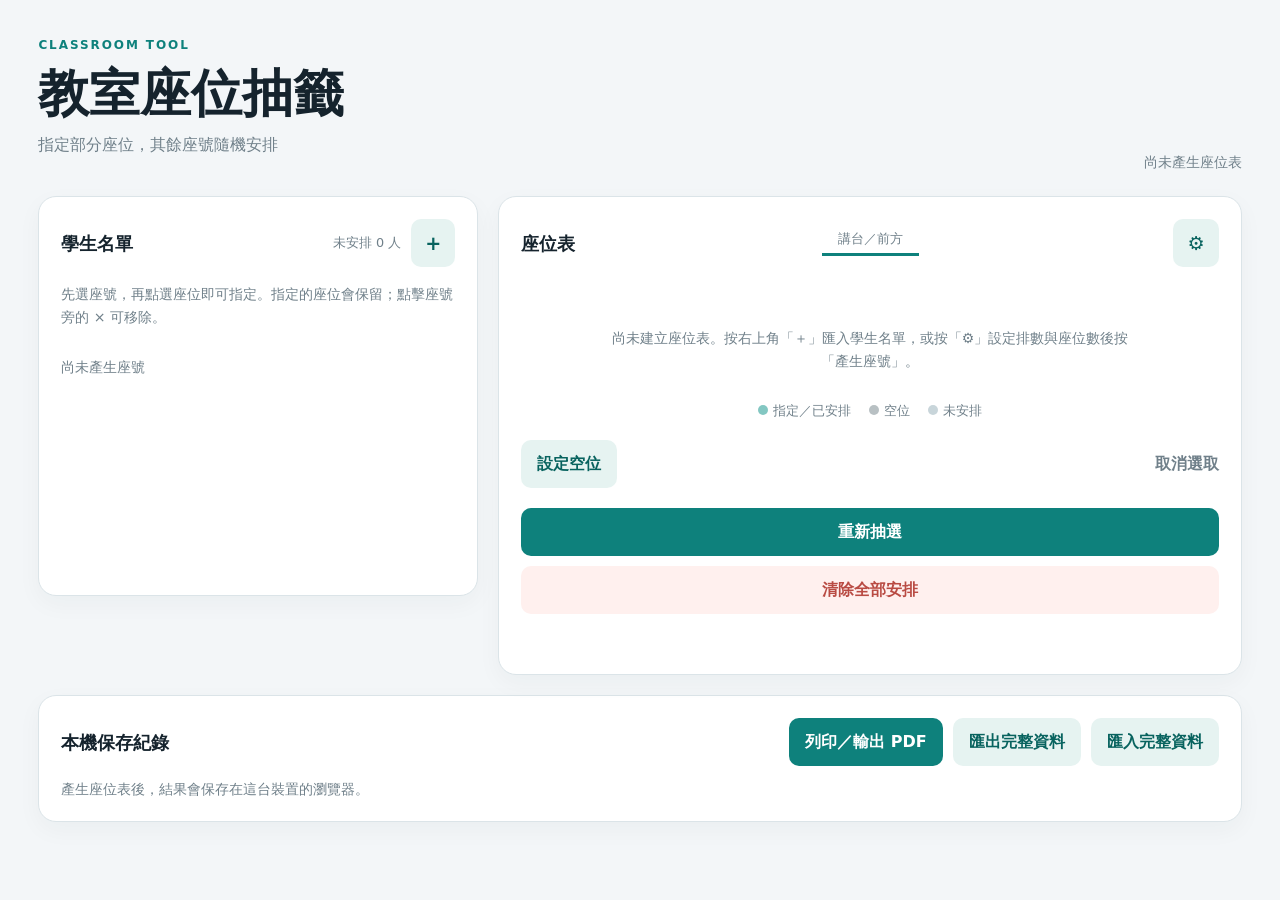
==== classroom-seat/index.html @ e547bda1 "feat: 新增 classroom-seat 教室座位抽籤（自 sywung/classroom-seat 搬移）" ====
<!doctype html>
<html lang="zh-Hant">
<head>
  <meta charset="UTF-8">
  <meta name="viewport" content="width=device-width, initial-scale=1">
  <title>教室座位抽籤</title>
  <link rel="stylesheet" href="styles.css">
</head>
<body>
  <main class="app">
    <header>
      <div>
        <p class="eyebrow">CLASSROOM TOOL</p>
        <h1>教室座位抽籤</h1>
        <p class="subtitle">指定部分座位，其餘座號隨機安排</p>
      </div>
      <div id="savedAt" class="saved-at">尚未產生座位表</div>
    </header>

    <div id="overlayBackdrop" class="overlay-backdrop" hidden></div>

    <section class="panel floating-panel" id="setupPanel" hidden>
      <div class="panel-title">
        <h2>座位設定</h2>
        <button id="closeSetup" class="icon-button" type="button" title="關閉">✕</button>
      </div>
      <div class="setup">
        <div class="field"><label for="columns">排數</label><input id="columns" type="number" min="1" max="20" value="7"></div>
        <div class="field"><label for="rows">每排座位數</label><input id="rows" type="number" min="1" max="20" value="6"></div>
        <div class="field"><label for="startNumber">開始號碼</label><input id="startNumber" type="number" min="1" value="1"></div>
        <div class="field"><label for="studentCount">學生人數</label><input id="studentCount" type="number" min="0" value="40"></div>
        <button id="applyConfig" class="secondary">產生座號</button>
        <button id="clearStudents" class="secondary">清除學生資料</button>
        <span id="setupMessage" class="message" role="status"></span>
      </div>
      <div class="setup-divider"></div>
      <h3 class="setup-subtitle">列印資訊（選填，用於輸出 PDF／列印）</h3>
      <div class="setup-meta">
        <div class="field wide"><label for="metaSchool">學校</label><input id="metaSchool" type="text" placeholder="例：臺北市立◯◯高級中學"></div>
        <div class="field"><label for="metaYear">學年度</label><input id="metaYear" type="text" inputmode="numeric" maxlength="3" placeholder="例：115"></div>
        <div class="field"><label for="metaSemester">學期</label>
          <select id="metaSemester"><option value="上">上學期</option><option value="下">下學期</option></select>
        </div>
        <div class="field"><label for="metaClass">班級</label><input id="metaClass" type="text" placeholder="例：201"></div>
        <div class="field wide"><label for="metaTeacher">導師</label><input id="metaTeacher" type="text" placeholder="導師姓名"></div>
      </div>
      <div class="setup-divider"></div>
      <h3 class="setup-subtitle">班級幹部（選填，從學生名單選擇，用於輸出 PDF／列印）</h3>
      <div id="cadreFields" class="setup-cadres"></div>
    </section>

    <section class="panel roster-panel floating-panel" id="rosterPanel" hidden>
      <div class="panel-title">
        <h2>匯入學生名單</h2>
        <div class="title-actions">
          <span class="hint-inline">一行一位，格式：座號 姓名</span>
          <button id="closeRoster" class="icon-button" type="button" title="關閉">✕</button>
        </div>
      </div>
      <p class="hint">貼上座號與姓名，可用空白、逗號或 Tab 分隔；其餘欄位會忽略。建立後會依座號排序，並取代目前的座號清單與座位安排。</p>
      <textarea id="rosterInput" class="roster-input" placeholder="1 王小明&#10;2 陳小華&#10;3 林大同"></textarea>
      <div class="tool-row">
        <button id="importRoster" class="primary">建立學生名單</button>
        <span id="rosterMessage" class="message" role="status"></span>
      </div>
    </section>

    <section class="workspace">
      <aside class="panel sidebar">
        <div class="panel-title">
          <h2>學生名單</h2>
          <div class="title-actions">
            <span id="remaining">未安排 0 人</span>
            <button id="toggleRoster" class="icon-button" type="button" title="匯入學生名單" aria-expanded="false" aria-controls="rosterPanel">+</button>
          </div>
        </div>
        <p class="hint">先選座號，再點選座位即可指定。指定的座位會保留；點擊座號旁的 × 可移除。</p>
        <div id="studentList" class="student-list"></div>
      </aside>

      <section class="panel seating-panel">
        <div class="panel-title seating-title">
          <h2>座位表</h2>
          <span class="front-label">講台／前方</span>
          <button id="toggleSetup" class="icon-button" type="button" title="座位設定" aria-expanded="false" aria-controls="setupPanel">⚙</button>
        </div>
        <div id="seatGrid" class="seat-grid"></div>
        <p id="seatGridEmpty" class="hint seat-grid-empty" hidden>尚未建立座位表。按右上角「＋」匯入學生名單，或按「⚙」設定排數與座位數後按「產生座號」。</p>
        <p class="legend"><span class="dot assigned"></span>指定／已安排 <span class="dot empty"></span>空位 <span class="dot open"></span>未安排</p>
        <div class="tool-row">
          <button id="emptyMode" class="secondary">設定空位</button>
          <button id="clearSelection" class="text-button">取消選取</button>
        </div>
        <div class="actions">
          <button id="randomize" class="primary">重新抽選</button>
          <button id="clearAll" class="danger">清除全部安排</button>
        </div>
        <div id="message" class="message" role="status"></div>
      </section>
    </section>

    <section class="panel history-panel">
      <div class="panel-title">
        <h2>本機保存紀錄</h2>
        <div class="title-actions history-actions">
          <button id="printChart" class="primary">列印／輸出 PDF</button>
          <button id="exportJson" class="secondary">匯出完整資料</button>
          <button id="importJsonBtn" class="secondary">匯入完整資料</button>
          <input id="importJsonFile" type="file" accept="application/json" hidden>
        </div>
      </div>
      <div id="history" class="history-empty">產生座位表後，結果會保存在這台裝置的瀏覽器。</div>
    </section>
  </main>

  <div id="printView" class="print-view">
    <div class="print-header">
      <div class="print-title-line"><span id="printSchoolText"></span>　<span id="printYearText"></span>學年度<span id="printSemesterText"></span>學期　<span id="printClassText"></span>班座次表</div>
      <div class="print-teacher-line">導師姓名：<span id="printTeacherText"></span></div>
    </div>
    <div class="print-body">
      <div id="printRosterWrap" class="print-roster">
        <table id="printRosterTable" class="print-roster-table"></table>
      </div>
      <div class="print-seat-wrap">
        <div id="printCadreWrap" class="print-cadre-wrap" hidden>
          <table id="printCadreTable" class="print-cadre-table"></table>
        </div>
        <div id="printSeatGrid" class="print-seat-grid"></div>
        <div class="print-footer-row">
          <div class="print-podium">講　台</div>
          <div class="print-date" id="printDateText"></div>
        </div>
      </div>
    </div>
  </div>

  <script src="app.js"></script>
</body>
</html>
---- classroom-seat/styles.css ----
:root { --bg:#f3f6f8; --panel:#fff; --ink:#15232d; --muted:#70808a; --accent:#0e817c; --accent-dark:#08635f; --line:#dbe4e8; --danger:#b94b43; }
* { box-sizing:border-box; }
html { touch-action:manipulation; }
body { margin:0; background:var(--bg); color:var(--ink); font-family:system-ui,-apple-system,"Noto Sans TC",sans-serif; }
.app { max-width:1500px; margin:auto; padding:clamp(20px,3vw,48px); }
header { display:flex; align-items:end; justify-content:space-between; gap:20px; margin-bottom:24px; }
.eyebrow { color:var(--accent); font-size:.75rem; font-weight:800; letter-spacing:.16em; margin:0 0 8px; }
h1,h2,p { margin-top:0; } h1 { margin-bottom:6px; font-size:clamp(2rem,4vw,3.5rem); } h2 { margin:0; font-size:1.15rem; }.subtitle,.hint,.saved-at,.history-empty { color:var(--muted); }.saved-at { font-size:.9rem; }
.panel { background:var(--panel); border:1px solid var(--line); border-radius:18px; padding:22px; box-shadow:0 8px 24px #19313b0a; }
.setup { display:grid; grid-template-columns:repeat(2,1fr); align-items:end; gap:14px; }
.setup .message { grid-column:1 / -1; margin-top:0; min-height:0; }.field { display:flex; flex-direction:column; gap:7px; }.field label { font-size:.82rem; font-weight:700; color:var(--muted); }.field input,.field select { width:100%; border:1px solid var(--line); border-radius:10px; padding:12px; font:inherit; background:#fff; }.wide input { min-width:220px; }
.setup-divider { border-top:1px solid var(--line); margin:20px 0 0; }.setup-subtitle { font-size:.85rem; font-weight:700; color:var(--muted); margin:16px 0 4px; }.setup-meta { display:grid; grid-template-columns:repeat(auto-fit,minmax(140px,1fr)); gap:14px; }.setup-meta .wide { grid-column:span 2; }
.setup-cadres { display:grid; grid-template-columns:repeat(3,1fr); gap:12px; }
.overlay-backdrop { position:fixed; inset:0; background:rgba(10,20,25,.5); z-index:40; }
.floating-panel { position:fixed; top:50%; left:50%; transform:translate(-50%,-50%); z-index:50; width:min(560px,92vw); max-height:85vh; overflow:auto; box-shadow:0 24px 60px rgba(10,20,25,.35); }
button { border:0; border-radius:10px; padding:12px 16px; font:inherit; font-weight:750; cursor:pointer; transition:.15s; } button:active { transform:scale(.98); }.primary { color:#fff; background:var(--accent); }.primary:hover { background:var(--accent-dark); }.secondary { color:var(--accent-dark); background:#e6f3f1; }.danger { color:var(--danger); background:#fff0ee; }.text-button { color:var(--muted); background:none; padding:10px 0; }
.roster-panel .panel-title { margin-bottom:6px; }.hint-inline { font-size:.8rem; color:var(--muted); font-weight:600; }.roster-input { width:100%; min-height:110px; resize:vertical; border:1px solid var(--line); border-radius:10px; padding:12px; font:inherit; line-height:1.6; box-sizing:border-box; }.roster-panel .tool-row { justify-content:flex-start; gap:16px; margin-top:14px; }.roster-panel .message { min-height:0; margin-top:0; }
.workspace { display:grid; grid-template-columns:440px 1fr; gap:20px; align-items:start; }.sidebar { min-height:400px; }.panel-title { display:flex; justify-content:space-between; align-items:center; gap:12px; }.panel-title span { font-size:.8rem; color:var(--muted); }.title-actions { display:flex; align-items:center; gap:10px; }.history-actions { flex-wrap:wrap; justify-content:flex-end; }.icon-button { min-width:44px; padding:8px 14px; font-size:1.2rem; line-height:1; color:var(--accent-dark); background:#e6f3f1; }.icon-button.active { color:#fff; background:var(--accent); }.hint { font-size:.88rem; line-height:1.6; margin:16px 0; }.student-list { display:grid; grid-template-columns:repeat(3,1fr); gap:8px; min-height:90px; align-content:start; }.student-item { display:flex; overflow:hidden; border:1px solid var(--line); border-radius:10px; background:#f5f8f9; }.student { flex:1; min-width:0; border-radius:0; background:transparent; color:var(--ink); padding:9px 6px; font-size:.92rem; overflow:hidden; text-overflow:ellipsis; white-space:nowrap; }.student.selected { color:#fff; background:var(--accent); }.student.assigned { color:var(--accent-dark); background:#e8f6f4; }.remove-student { padding:9px 7px; border-radius:0; color:var(--danger); background:transparent; border-left:1px solid var(--line); flex:0 0 auto; }.tool-row { display:flex; align-items:center; justify-content:space-between; margin-top:20px; }.actions { display:grid; gap:10px; margin-top:20px; }.message { min-height:24px; margin-top:14px; color:var(--danger); font-size:.86rem; }
.seating-panel { min-height:400px; }.panel-title.seating-title { display:grid; grid-template-columns:1fr auto 1fr; align-items:center; }.seating-title h2 { justify-self:start; }.seating-title .icon-button { justify-self:end; }.front-label { justify-self:center; border-bottom:3px solid var(--accent); padding:0 16px 5px; }.seat-grid { display:grid; gap:10px; margin:30px auto 20px; max-width:1050px; }.seat-grid-empty { text-align:center; margin:30px auto; max-width:520px; }.seat { min-height:84px; display:flex; flex-direction:column; justify-content:center; align-items:center; gap:2px; border:2px dashed #c8d5da; border-radius:12px; background:#fbfcfc; color:var(--muted); font-size:clamp(1.25rem,2.8vw,2.2rem); font-weight:800; cursor:pointer; text-align:center; padding:4px; overflow:hidden; }.seat.assigned { border-style:solid; border-color:#83c7c2; background:#e8f6f4; color:var(--accent-dark); }.seat-no { font-size:clamp(1.1rem,2.4vw,1.9rem); line-height:1.15; }.seat-name { font-size:clamp(.72rem,1.5vw,1.05rem); font-weight:700; line-height:1.15; color:var(--accent-dark); max-width:100%; overflow:hidden; text-overflow:ellipsis; white-space:nowrap; letter-spacing:.02em; }.seat.fixed { box-shadow:inset 0 0 0 3px #f2b84b; }.seat.empty { border-style:solid; border-color:#e5e8e9; background:#eef0f1; color:#a0a9ad; font-size:1rem; }.legend { text-align:center; color:var(--muted); font-size:.82rem; }.dot { display:inline-block; width:10px; height:10px; border-radius:50%; margin:0 5px 0 14px; background:#c8d5da; }.dot:first-child { margin-left:0; }.dot.assigned { background:#83c7c2; }.dot.empty { background:#b8c0c3; }.history-panel { margin-top:20px; }.history-empty { margin:14px 0 0; font-size:.9rem; }.history-item { display:flex; justify-content:space-between; gap:12px; padding:10px 0; border-bottom:1px solid var(--line); font-size:.9rem; }
@media(max-width:850px) { .setup,.workspace { grid-template-columns:1fr; }.setup { align-items:stretch; }.wide input { min-width:0; } header { align-items:start; flex-direction:column; }.seat { min-height:55px; }.seating-title { grid-template-columns:1fr auto; row-gap:8px; }.seating-title h2 { order:1; }.seating-title .icon-button { order:2; }.seating-title .front-label { grid-column:1 / -1; justify-self:start; order:3; } }
button { min-height:48px; touch-action:manipulation; -webkit-tap-highlight-color:transparent; }
.seat { touch-action:none; -webkit-tap-highlight-color:transparent; }
.seat.dragging { opacity:.55; transform:scale(.96); }
@media (pointer:coarse) {
  .app { padding:20px; }
  .field input { min-height:52px; font-size:1.05rem; }
  .seat { min-height:100px; }
  .student { min-height:52px; font-size:1rem; }
  .remove-student { min-width:48px; min-height:52px; font-size:1.3rem; }
  .text-button { min-height:48px; }
}

.print-view { display:none; }
@page { size:A4 portrait; margin:12mm; }
@media print {
  main.app { display:none !important; }
  #printView { display:block !important; }
}
.print-view { font-family:"Noto Sans TC",sans-serif; color:#000; }
.print-header { margin-bottom:6mm; }
.print-title-line { font-size:15pt; font-weight:700; margin-bottom:4mm; text-align:center; }
.print-teacher-line { font-size:11pt; text-align:center; }
.print-cadre-wrap { width:calc(100% - 0.5mm); border:1px solid #000; }
.print-cadre-table { width:100%; table-layout:fixed; border-collapse:collapse; font-size:9pt; border-style:hidden; }
.print-cadre-table th, .print-cadre-table td { border:1px solid #000; text-align:center; padding:1.5mm 1mm; overflow:hidden; }
.print-cadre-table th { font-weight:700; }
.print-cadre-table td { height:6.5mm; }
.print-cadre-col-no { width:4mm; }
.print-cadre-table td.print-cadre-no { font-size:8pt; color:#000; border-right-style:hidden; text-align:right; padding:1.5mm 0; }
.print-cadre-table td.print-cadre-name { border-left-style:hidden; text-align:left; padding-left:1mm; }
.print-body { display:flex; align-items:flex-start; gap:8mm; }
.print-roster { width:fit-content; flex:0 0 auto; }
.print-roster-table { border-collapse:collapse; font-size:8pt; }
.print-roster-table th, .print-roster-table td { border:1px solid #000; padding:1.5px 6px; text-align:center; }
.print-roster-table th { font-weight:700; }
.print-seat-wrap { flex:1; display:flex; flex-direction:column; align-items:center; gap:6mm; }
.print-seat-grid { display:grid; width:100%; border:1px solid #000; }
.print-seat { border-right:1px solid #000; border-bottom:1px solid #000; min-height:22mm; display:flex; flex-direction:column; align-items:center; justify-content:center; text-align:center; }
.print-seat-no { font-size:13pt; font-weight:700; }
.print-seat-name { font-size:10pt; font-weight:500; margin-top:2mm; }
.print-seat-empty { color:#666; font-weight:400; font-size:9pt; }
.print-podium { display:inline-block; border:1px solid #000; padding:4mm 14mm; font-weight:700; font-size:12pt; }
.print-footer-row { position:relative; width:100%; text-align:center; }
.print-date { position:absolute; right:0; top:50%; transform:translateY(-50%); color:#000; font-size:11pt; }
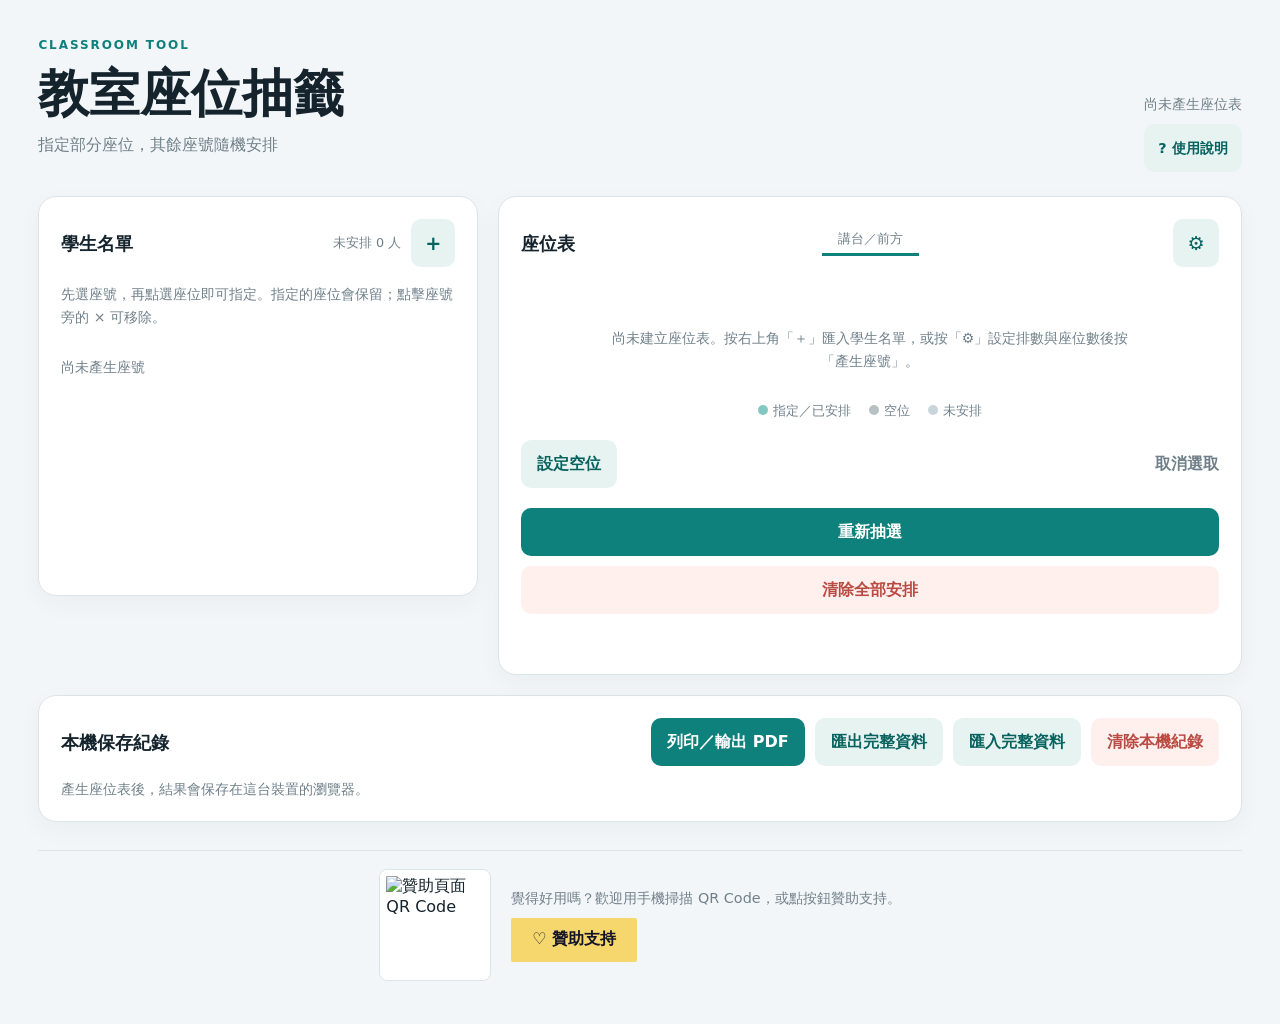
==== commit e988d531: "feat(classroom-seat): 贊助 QR 與按鈕、清除本機紀錄、使用說明面板 Co-Authored-By: Claude Opus 5.5 <noreply@anthropic.com" ====
--- a/classroom-seat/index.html
+++ b/classroom-seat/index.html
@@ -5,6 +5,15 @@
   <meta name="viewport" content="width=device-width, initial-scale=1">
   <title>教室座位抽籤</title>
   <link rel="stylesheet" href="styles.css">
+  <!-- Google tag (gtag.js) -->
+  <script async src="https://www.googletagmanager.com/gtag/js?id=G-ZS31KPH66P"></script>
+  <script>
+    window.dataLayer = window.dataLayer || [];
+    function gtag(){dataLayer.push(arguments);}
+    gtag("js", new Date());
+
+    gtag("config", "G-ZS31KPH66P");
+  </script>
 </head>
 <body>
   <main class="app">
@@ -14,7 +23,10 @@
         <h1>教室座位抽籤</h1>
         <p class="subtitle">指定部分座位，其餘座號隨機安排</p>
       </div>
-      <div id="savedAt" class="saved-at">尚未產生座位表</div>
+      <div class="header-side">
+        <div id="savedAt" class="saved-at">尚未產生座位表</div>
+        <button id="toggleHelp" class="secondary help-button" type="button" aria-expanded="false" aria-controls="helpPanel">? 使用說明</button>
+      </div>
     </header>
 
     <div id="overlayBackdrop" class="overlay-backdrop" hidden></div>
@@ -46,7 +58,50 @@
       </div>
       <div class="setup-divider"></div>
       <h3 class="setup-subtitle">班級幹部（選填，從學生名單選擇，用於輸出 PDF／列印）</h3>
+      <div class="cadre-titles">
+        <label for="cadreTitlesInput">職稱設定（一行一列，用逗號分隔；列印時每一行會排成表格的一列）</label>
+        <textarea id="cadreTitlesInput" class="cadre-titles-input" rows="2" spellcheck="false"></textarea>
+        <div class="cadre-titles-actions">
+          <button id="applyCadreTitles" class="secondary" type="button">套用職稱</button>
+          <button id="resetCadreTitles" class="text-button" type="button">還原預設</button>
+          <span id="cadreTitlesMessage" class="message" role="status"></span>
+        </div>
+      </div>
       <div id="cadreFields" class="setup-cadres"></div>
+    </section>
+
+    <section class="panel floating-panel help-panel" id="helpPanel" hidden aria-labelledby="helpTitle">
+      <div class="panel-title">
+        <h2 id="helpTitle">使用說明</h2>
+        <button id="closeHelp" class="icon-button" type="button" title="關閉">✕</button>
+      </div>
+      <h3 class="help-heading">建議設定順序</h3>
+      <ol class="help-steps">
+        <li><b>⚙ 座位設定排數與每排座位數</b>：「排數」是直的排（左右幾排），「每排座位數」是每排前後幾個位子。</li>
+        <li><b>建立學生名單</b>（二選一）：
+          <ul>
+            <li>按學生名單右上角「＋」，貼上「座號 姓名」（可直接從 Excel 複製），按「建立學生名單」。</li>
+            <li>或在 ⚙ 填「開始號碼」與「學生人數」，按「產生座號」（只有座號、沒有姓名）。</li>
+          </ul>
+        </li>
+        <li><b>移除不在班上的座號</b>：點座號旁的 ×。</li>
+        <li><b>設定空位</b>：按「設定空位」，再點不排人的座位（例如壞掉的桌椅）；再按一次結束。</li>
+        <li><b>指定座位</b>（選用）：先點左側座號，再點座位。指定的座位有黃色框，重新抽選時不會被換掉。</li>
+        <li><b>重新抽選</b>：其餘座號隨機填入。之後可以拖曳座位互換。</li>
+        <li><b>列印資訊與班級幹部</b>（選用）：在 ⚙ 填學校、學年度、班級、導師，並選擇幹部。</li>
+        <li><b>列印／輸出 PDF</b>：在列印視窗選「另存為 PDF」即可存檔；紙張為 A4 直式。</li>
+      </ol>
+      <h3 class="help-heading">注意事項</h3>
+      <ul class="help-notes">
+        <li><b>排數、座位數要先定好。</b>之後再按「產生座號」會清空目前的座位安排、指定座位和空位（姓名會保留）。</li>
+        <li><b>匯入學生名單會取代</b>目前的座號清單與座位安排，請在指定座位之前匯入。</li>
+        <li>沒有選座號時<b>點一下已排好的座位，會把那位學生移出座位</b>（並取消指定）；誤點可再按「重新抽選」或重新指定。</li>
+        <li>空位上不能有學生：要設為空位的座位，請先把學生移出。</li>
+        <li>資料<b>只存在這台裝置的這個瀏覽器</b>，換電腦、換瀏覽器或清除瀏覽資料就看不到。要搬到別台或備份，請用「匯出完整資料」存成檔案，再到另一台「匯入完整資料」。</li>
+        <li>「本機保存紀錄」只保留最近 20 次抽選的時間與人數。</li>
+        <li><b>在公用電腦或教室電視上使用完</b>，建議按「清除本機紀錄」，把學生姓名等資料從這台裝置刪除。</li>
+        <li>自訂的幹部職稱會一直保留；要改回預設，請按「還原預設」。</li>
+      </ul>
     </section>
 
     <section class="panel roster-panel floating-panel" id="rosterPanel" hidden>
@@ -107,10 +162,19 @@
           <button id="exportJson" class="secondary">匯出完整資料</button>
           <button id="importJsonBtn" class="secondary">匯入完整資料</button>
           <input id="importJsonFile" type="file" accept="application/json" hidden>
+          <button id="clearLocalData" class="danger">清除本機紀錄</button>
         </div>
       </div>
       <div id="history" class="history-empty">產生座位表後，結果會保存在這台裝置的瀏覽器。</div>
     </section>
+
+    <footer class="donate-footer">
+      <img class="donate-qr" src="https://donate.twater.cc/qr.svg?source=classsites" width="112" height="112" loading="lazy" alt="贊助頁面 QR Code">
+      <div class="donate-text">
+        <p>覺得好用嗎？歡迎用手機掃描 QR Code，或點按鈕贊助支持。</p>
+        <a href="https://donate.twater.cc/r/classsites" target="_blank" rel="noopener" style="display:inline-block;padding:.7em 1.3em;background:#f5d76e;color:#141428;font-weight:700;text-decoration:none;border-radius:2px">♡ 贊助支持</a>
+      </div>
+    </footer>
   </main>
 
   <div id="printView" class="print-view">
--- a/classroom-seat/styles.css
+++ b/classroom-seat/styles.css
@@ -11,6 +11,7 @@
 .setup .message { grid-column:1 / -1; margin-top:0; min-height:0; }.field { display:flex; flex-direction:column; gap:7px; }.field label { font-size:.82rem; font-weight:700; color:var(--muted); }.field input,.field select { width:100%; border:1px solid var(--line); border-radius:10px; padding:12px; font:inherit; background:#fff; }.wide input { min-width:220px; }
 .setup-divider { border-top:1px solid var(--line); margin:20px 0 0; }.setup-subtitle { font-size:.85rem; font-weight:700; color:var(--muted); margin:16px 0 4px; }.setup-meta { display:grid; grid-template-columns:repeat(auto-fit,minmax(140px,1fr)); gap:14px; }.setup-meta .wide { grid-column:span 2; }
 .setup-cadres { display:grid; grid-template-columns:repeat(3,1fr); gap:12px; }
+.cadre-titles { display:flex; flex-direction:column; gap:7px; margin:0 0 16px; }.cadre-titles label { font-size:.82rem; font-weight:700; color:var(--muted); }.cadre-titles-input { width:100%; min-height:64px; resize:vertical; border:1px solid var(--line); border-radius:10px; padding:12px; font:inherit; line-height:1.6; background:#fff; }.cadre-titles-actions { display:flex; align-items:center; gap:12px; flex-wrap:wrap; }.cadre-titles-actions .message { min-height:0; margin-top:0; color:var(--muted); }
 .overlay-backdrop { position:fixed; inset:0; background:rgba(10,20,25,.5); z-index:40; }
 .floating-panel { position:fixed; top:50%; left:50%; transform:translate(-50%,-50%); z-index:50; width:min(560px,92vw); max-height:85vh; overflow:auto; box-shadow:0 24px 60px rgba(10,20,25,.35); }
 button { border:0; border-radius:10px; padding:12px 16px; font:inherit; font-weight:750; cursor:pointer; transition:.15s; } button:active { transform:scale(.98); }.primary { color:#fff; background:var(--accent); }.primary:hover { background:var(--accent-dark); }.secondary { color:var(--accent-dark); background:#e6f3f1; }.danger { color:var(--danger); background:#fff0ee; }.text-button { color:var(--muted); background:none; padding:10px 0; }
@@ -62,3 +63,7 @@
 .print-podium { display:inline-block; border:1px solid #000; padding:4mm 14mm; font-weight:700; font-size:12pt; }
 .print-footer-row { position:relative; width:100%; text-align:center; }
 .print-date { position:absolute; right:0; top:50%; transform:translateY(-50%); color:#000; font-size:11pt; }
+.donate-footer { display:flex; align-items:center; justify-content:center; gap:20px; margin-top:28px; padding:18px 0 4px; border-top:1px solid var(--line); }.donate-qr { flex:0 0 auto; background:#fff; border:1px solid var(--line); border-radius:8px; padding:6px; }.donate-text p { margin:0 0 10px; color:var(--muted); font-size:.9rem; }
+.header-side { display:flex; flex-direction:column; align-items:flex-end; gap:10px; }.help-button { padding:9px 14px; font-size:.9rem; }
+.help-panel { width:min(680px,92vw); }.help-heading { font-size:.95rem; color:var(--accent-dark); margin:18px 0 8px; }.help-steps,.help-notes { margin:0; padding-left:1.4em; font-size:.9rem; line-height:1.7; }.help-steps > li,.help-notes > li { margin-bottom:6px; }.help-steps ul { margin:4px 0 0; padding-left:1.2em; }.help-panel b { color:var(--ink); }
+@media(max-width:850px) { .header-side { align-items:flex-start; } }
